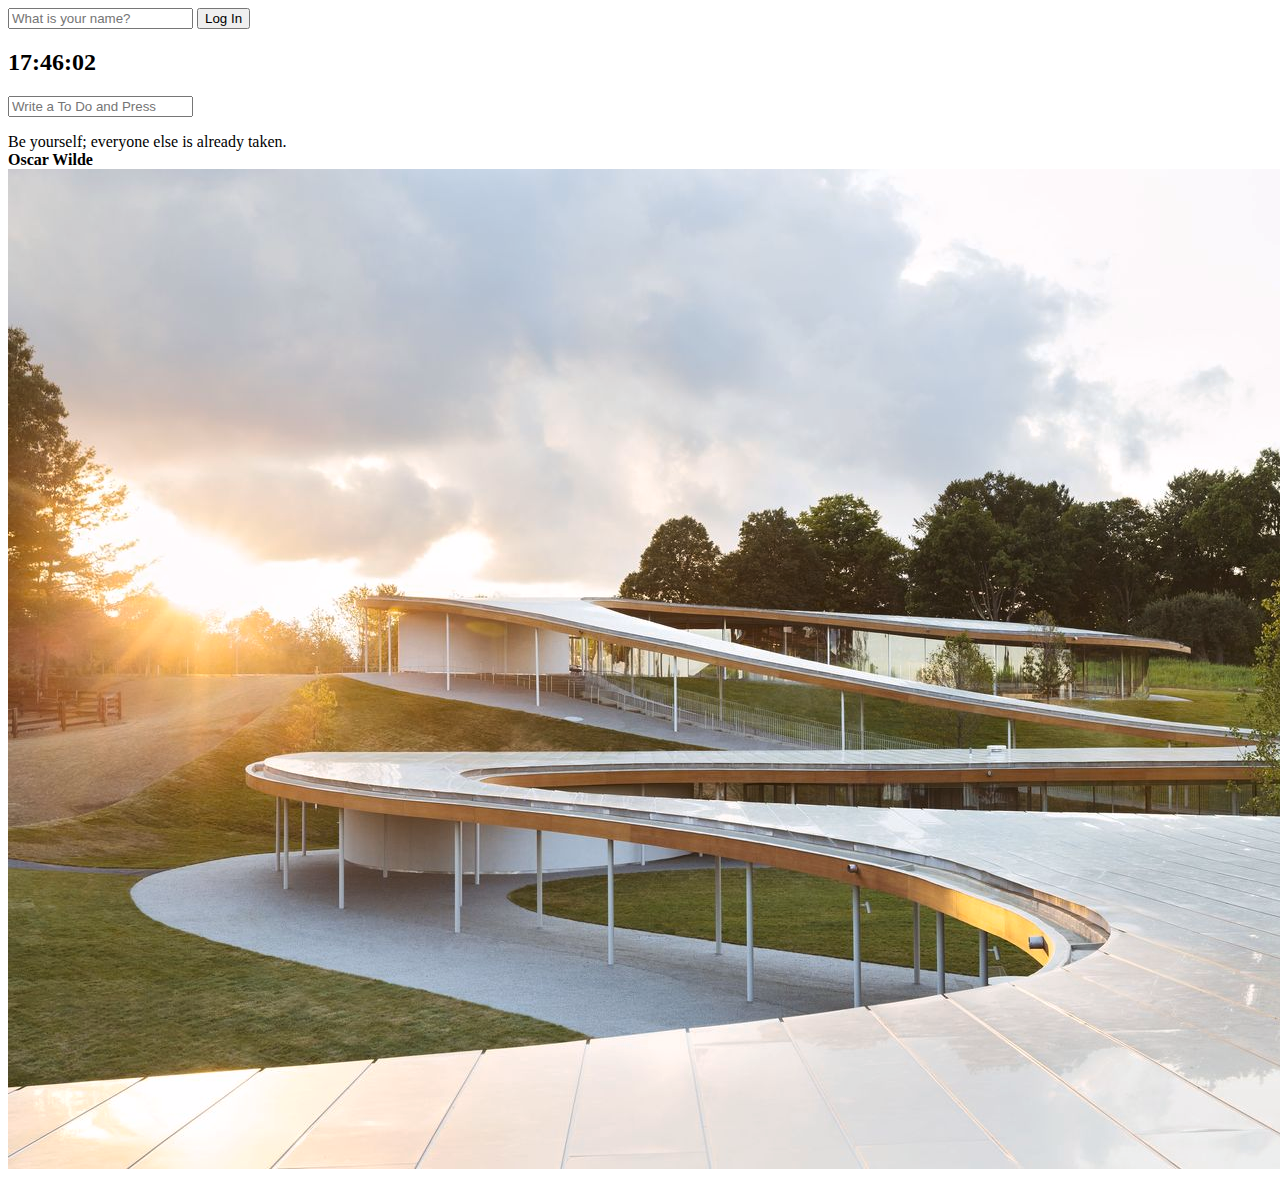
==== index.html @ 4a773b58 "Initial commit" ====
<!DOCTYPE html>
<html lang="en">
  <head>
    <meta charset="UTF-8" />
    <meta http-equiv="X-UA-Compatible" content="IE=edge" />
    <meta name="viewport" content="width=device-width, initial-scale=1.0" />
    <link rel="stylesheet" href="css/style.css" />
    <title>Momentum</title>
  </head>
  <body>
    <form class="hidden" id="login-form">
      <input
        required
        maxlength="15"
        type="text"
        placeholder="What is your name?"
      />
      <input type="submit" value="Log In" />
    </form>
    <h1 id="greeting" class="hidden"></h1>
    <h2 id="clock">00:00</h2>
    <form id="todo-form">
      <input type="text" placeholder="Write a To Do and Press" required />
    </form>
    <ul id="todo-list"></ul>
    <div id="qoute">
      <span></span>
      <span></span>
    </div>
    <div id="weather">
      <span></span>
      <span></span>
    </div>
    <script src="js/greetings.js"></script>
    <script src="js/clock.js"></script>
    <script src="js/qoutes.js"></script>
    <script src="js/background.js"></script>
    <script src="js/todo.js"></script>
    <script src="js/weather.js"></script>
  </body>
</html>
---- css/style.css ----
.hidden {
  display: none;
}
#qoute span:last-child {
  font-weight: 700;
  display: block;
}
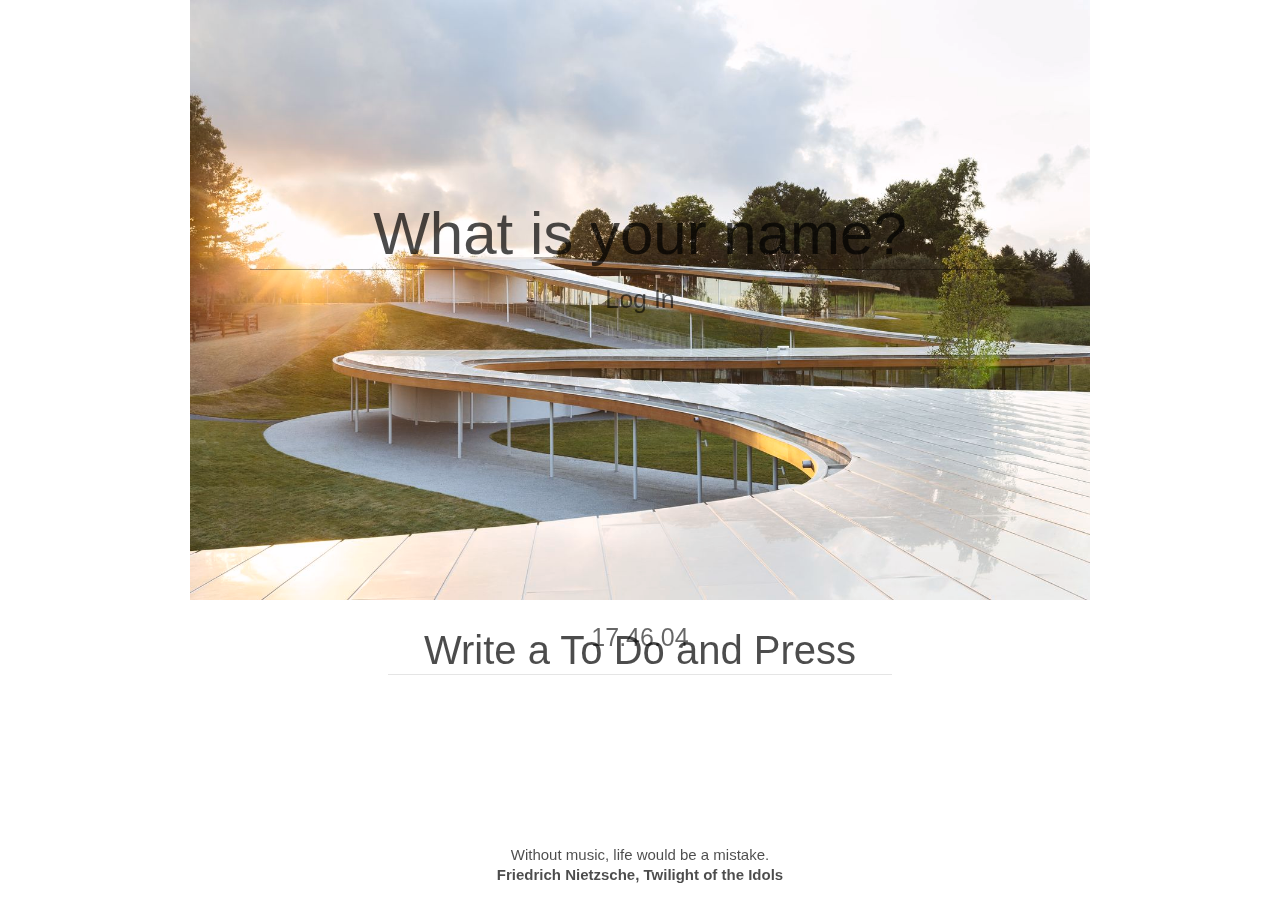
==== commit 3b3f0cae: "test-3" ====
--- a/index.html
+++ b/index.html
@@ -10,12 +10,13 @@
   <body>
     <form class="hidden" id="login-form">
       <input
+        id="nameholder"
         required
         maxlength="15"
         type="text"
         placeholder="What is your name?"
       />
-      <input type="submit" value="Log In" />
+      <input id="submit-button" type="submit" value="Log In" />
     </form>
     <h1 id="greeting" class="hidden"></h1>
     <h2 id="clock">00:00</h2>
@@ -31,6 +32,7 @@
       <span></span>
       <span></span>
     </div>
+
     <script src="js/greetings.js"></script>
     <script src="js/clock.js"></script>
     <script src="js/qoutes.js"></script>
--- a/css/style.css
+++ b/css/style.css
@@ -1,7 +1,169 @@
+@import "reset.css";
+
+body {
+  display: flex;
+  justify-content: center;
+}
+
+#qoute span:last-child {
+  font-weight: 700;
+}
+
+#todo-form {
+  display: flex;
+  width: 100vw;
+  justify-content: center;
+  z-index: 6;
+  position: fixed;
+  bottom: 25%;
+}
+
+#todo-form input {
+  width: 500px;
+  background: none;
+  border: none;
+  border-bottom: 1px solid rgba(0, 0, 0, 0.1);
+  text-align: center;
+  font-family: Arial, Helvetica, sans-serif;
+  font-size: 40px;
+}
+
+#todo-form input::placeholder {
+  color: rgba(0, 0, 0, 0.7);
+}
+
+#todo-list {
+  display: flex;
+  width: 100vw;
+  top: 78%;
+  flex-direction: column;
+  align-items: center;
+  position: absolute;
+  z-index: 5;
+  font-size: 20px;
+  font-family: Arial, Helvetica, sans-serif;
+  font-weight: 500;
+  opacity: 0.7;
+}
+
+button {
+  background: none;
+  border: none;
+  margin-left: 5px;
+  opacity: 0.5;
+}
+
+#login-form {
+  position: fixed;
+  z-index: 7;
+  bottom: 65%;
+  font-family: Arial, Helvetica, sans-serif;
+}
+
+#nameholder {
+  width: auto;
+  background: none;
+  border: none;
+  border-bottom: 1px solid rgba(0, 0, 0, 0.3);
+  font-size: 60px;
+  text-align: center;
+}
+
+#nameholder::placeholder {
+  color: rgba(0, 0, 0, 0.7);
+}
+
+#submit-button {
+  display: block;
+  background: none;
+  border: none;
+  margin-top: 10px;
+  font-family: Arial, Helvetica, sans-serif;
+  font-size: 25px;
+  color: rgba(0, 0, 0, 0.6);
+  margin: auto;
+  padding-top: 15px;
+}
+
+@keyframes fadeOut {
+  from {
+    opacity: 0.6;
+  }
+  to {
+    opacity: 0;
+  }
+}
+
+#greeting {
+  display: flex;
+  width: 100vw;
+  bottom: 65%;
+  position: fixed;
+  justify-content: center;
+  z-index: 3;
+  font-family: Arial, Helvetica, sans-serif;
+  font-size: 100px;
+  font-weight: 700;
+  opacity: 0.6;
+  will-change: auto;
+  animation: fadeOut 2s ease-in-out;
+  animation-fill-mode: forwards;
+}
+
+#qoute {
+  display: flex;
+  width: 100vw;
+  position: fixed;
+  flex-direction: column;
+  align-items: center;
+  justify-content: space-between;
+  z-index: 1;
+  bottom: 2vh;
+  font-family: Arial, Helvetica, sans-serif;
+  font-size: 15px;
+  opacity: 0.7;
+  height: 35px;
+}
+
+#weather {
+  display: flex;
+  position: fixed;
+  flex-direction: column;
+  align-items: right;
+  font-size: 15px;
+  right: 2vw;
+  top: 2vh;
+  z-index: 2;
+  font-family: Arial, Helvetica, sans-serif;
+  opacity: 0.5;
+  font-weight: 500;
+  height: 35px;
+  justify-content: space-between;
+}
+
+#clock {
+  display: flex;
+  top: 625px;
+  position: fixed;
+  width: 250px;
+  z-index: 4;
+  justify-content: center;
+  font-family: Arial, Helvetica, sans-serif;
+  font-size: 25px;
+  font-weight: 500;
+  margin-bottom: 25px;
+  color: rgba(0, 0, 0, 0.6);
+}
+
+img {
+  display: flex;
+  justify-content: center;
+  height: 600px;
+  width: auto;
+  position: relative;
+  bottom: 50%;
+}
+
 .hidden {
   display: none;
 }
-#qoute span:last-child {
-  font-weight: 700;
-  display: block;
-}
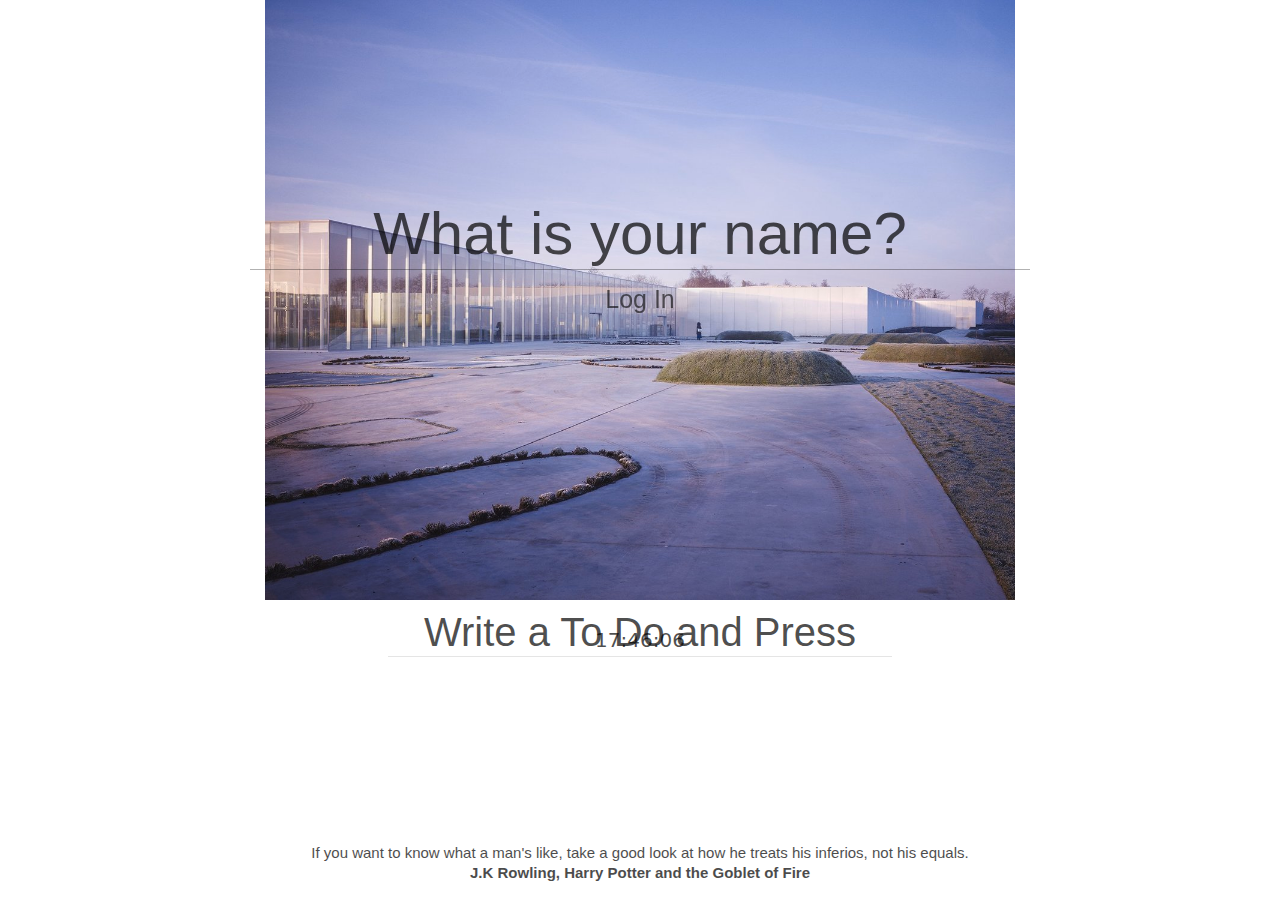
==== commit 658b4929: "1st-fin" ====
--- a/index.html
+++ b/index.html
@@ -18,7 +18,7 @@
       />
       <input id="submit-button" type="submit" value="Log In" />
     </form>
-    <h1 id="greeting" class="hidden"></h1>
+    <h1 id="greeting" class="hidden, fadeOut"></h1>
     <h2 id="clock">00:00</h2>
     <form id="todo-form">
       <input type="text" placeholder="Write a To Do and Press" required />
--- a/css/style.css
+++ b/css/style.css
@@ -10,12 +10,11 @@
 }
 
 #todo-form {
-  display: flex;
   width: 100vw;
-  justify-content: center;
+  text-align: center;
   z-index: 6;
-  position: fixed;
-  bottom: 25%;
+  position: absolute;
+  bottom: 27%;
 }
 
 #todo-form input {
@@ -35,7 +34,7 @@
 #todo-list {
   display: flex;
   width: 100vw;
-  top: 78%;
+  top: 735px;
   flex-direction: column;
   align-items: center;
   position: absolute;
@@ -44,6 +43,11 @@
   font-family: Arial, Helvetica, sans-serif;
   font-weight: 500;
   opacity: 0.7;
+  padding-top: 5px;
+}
+
+li {
+  margin: 5px 0px;
 }
 
 button {
@@ -86,10 +90,25 @@
 }
 
 @keyframes fadeOut {
-  from {
+  0% {
+    opacity: 0;
+  }
+  50% {
     opacity: 0.6;
   }
-  to {
+  100% {
+    opacity: 0;
+  }
+}
+
+@keyframes fadeIn {
+  0% {
+    opacity: 0;
+  }
+  50% {
+    opacity: 0.6;
+  }
+  100% {
     opacity: 0;
   }
 }
@@ -106,19 +125,27 @@
   font-weight: 700;
   opacity: 0.6;
   will-change: auto;
-  animation: fadeOut 2s ease-in-out;
+}
+
+.fadeOut {
+  animation: fadeOut 4s ease-in-out;
+  animation-fill-mode: forwards;
+}
+
+.fadeIn {
+  animation: fadeIn 4s ease-in-out;
   animation-fill-mode: forwards;
 }
 
 #qoute {
   display: flex;
   width: 100vw;
-  position: fixed;
+  position: absolute;
   flex-direction: column;
   align-items: center;
   justify-content: space-between;
   z-index: 1;
-  bottom: 2vh;
+  bottom: 20px;
   font-family: Arial, Helvetica, sans-serif;
   font-size: 15px;
   opacity: 0.7;
@@ -143,16 +170,17 @@
 
 #clock {
   display: flex;
-  top: 625px;
-  position: fixed;
+  top: 630px;
+  position: absolute;
   width: 250px;
   z-index: 4;
   justify-content: center;
-  font-family: Arial, Helvetica, sans-serif;
-  font-size: 25px;
+  font-family: system-ui, -apple-system, BlinkMacSystemFont, "Segoe UI", Roboto,
+    Oxygen, Ubuntu, Cantarell, "Open Sans", "Helvetica Neue", sans-serif;
+  font-size: 20px;
   font-weight: 500;
-  margin-bottom: 25px;
-  color: rgba(0, 0, 0, 0.6);
+  margin-bottom: 10px;
+  color: rgba(0, 0, 0, 0.7);
 }
 
 img {
@@ -161,7 +189,6 @@
   height: 600px;
   width: auto;
   position: relative;
-  bottom: 50%;
 }
 
 .hidden {
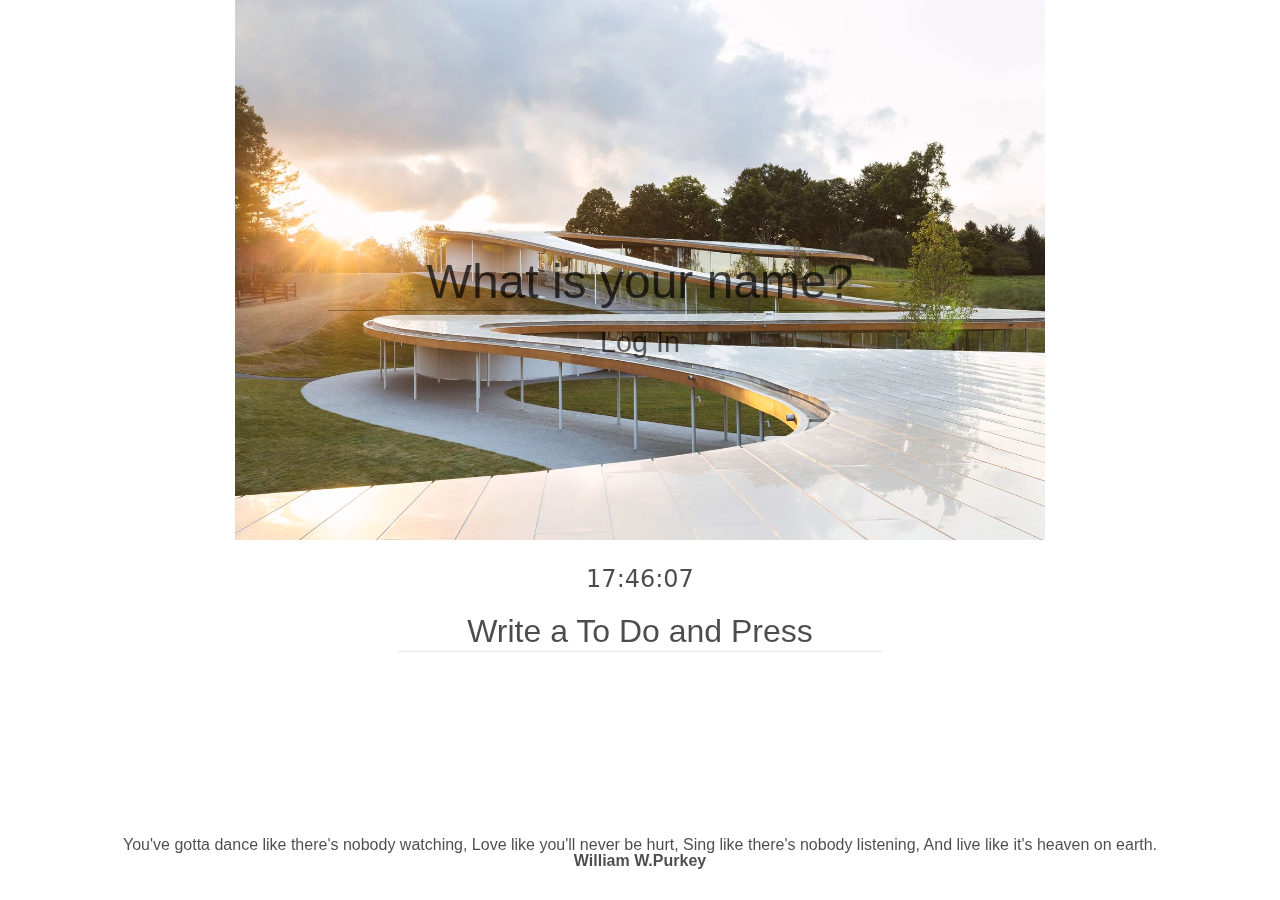
==== commit 88a6d154: "static-3" ====
--- a/index.html
+++ b/index.html
@@ -18,7 +18,7 @@
       />
       <input id="submit-button" type="submit" value="Log In" />
     </form>
-    <h1 id="greeting" class="hidden, fadeOut"></h1>
+    <h1 id="greeting" class="hidden"></h1>
     <h2 id="clock">00:00</h2>
     <form id="todo-form">
       <input type="text" placeholder="Write a To Do and Press" required />
--- a/css/style.css
+++ b/css/style.css
@@ -10,21 +10,23 @@
 }
 
 #todo-form {
+  display: flex;
+  justify-content: center;
   width: 100vw;
   text-align: center;
   z-index: 6;
-  position: absolute;
-  bottom: 27%;
+  position: fixed;
+  top: 68vh;
 }
 
 #todo-form input {
-  width: 500px;
+  width: 15em;
   background: none;
   border: none;
   border-bottom: 1px solid rgba(0, 0, 0, 0.1);
   text-align: center;
   font-family: Arial, Helvetica, sans-serif;
-  font-size: 40px;
+  font-size: 2em;
 }
 
 #todo-form input::placeholder {
@@ -34,12 +36,12 @@
 #todo-list {
   display: flex;
   width: 100vw;
-  top: 735px;
+  top: 75vh;
   flex-direction: column;
   align-items: center;
   position: absolute;
   z-index: 5;
-  font-size: 20px;
+  font-size: 1.3em;
   font-family: Arial, Helvetica, sans-serif;
   font-weight: 500;
   opacity: 0.7;
@@ -60,7 +62,7 @@
 #login-form {
   position: fixed;
   z-index: 7;
-  bottom: 65%;
+  bottom: 60%;
   font-family: Arial, Helvetica, sans-serif;
 }
 
@@ -69,7 +71,7 @@
   background: none;
   border: none;
   border-bottom: 1px solid rgba(0, 0, 0, 0.3);
-  font-size: 60px;
+  font-size: 3em;
   text-align: center;
 }
 
@@ -83,7 +85,7 @@
   border: none;
   margin-top: 10px;
   font-family: Arial, Helvetica, sans-serif;
-  font-size: 25px;
+  font-size: 1.8em;
   color: rgba(0, 0, 0, 0.6);
   margin: auto;
   padding-top: 15px;
@@ -119,9 +121,10 @@
   bottom: 65%;
   position: fixed;
   justify-content: center;
+  text-align: center;
   z-index: 3;
   font-family: Arial, Helvetica, sans-serif;
-  font-size: 100px;
+  font-size: 7em;
   font-weight: 700;
   opacity: 0.6;
   will-change: auto;
@@ -140,16 +143,17 @@
 #qoute {
   display: flex;
   width: 100vw;
-  position: absolute;
+  position: fixed;
   flex-direction: column;
   align-items: center;
   justify-content: space-between;
   z-index: 1;
-  bottom: 20px;
-  font-family: Arial, Helvetica, sans-serif;
-  font-size: 15px;
+  top: 93vh;
+  font-family: Arial, Helvetica, sans-serif;
+  font-size: 1em;
   opacity: 0.7;
-  height: 35px;
+  height: 3.5vh;
+  text-align: center;
 }
 
 #weather {
@@ -157,38 +161,38 @@
   position: fixed;
   flex-direction: column;
   align-items: right;
-  font-size: 15px;
-  right: 2vw;
+  font-size: 1em;
+  left: 2vw;
   top: 2vh;
   z-index: 2;
   font-family: Arial, Helvetica, sans-serif;
   opacity: 0.5;
   font-weight: 500;
-  height: 35px;
+  height: 3.5vh;
   justify-content: space-between;
 }
 
 #clock {
   display: flex;
-  top: 630px;
-  position: absolute;
-  width: 250px;
+  top: 63vh;
+  position: fixed;
+  width: 100vh;
   z-index: 4;
   justify-content: center;
   font-family: system-ui, -apple-system, BlinkMacSystemFont, "Segoe UI", Roboto,
     Oxygen, Ubuntu, Cantarell, "Open Sans", "Helvetica Neue", sans-serif;
-  font-size: 20px;
+  font-size: 1.5em;
   font-weight: 500;
-  margin-bottom: 10px;
+  margin-bottom: 1.5em;
   color: rgba(0, 0, 0, 0.7);
 }
 
 img {
   display: flex;
   justify-content: center;
-  height: 600px;
-  width: auto;
+  height: 60vh;
   position: relative;
+  margin: auto;
 }
 
 .hidden {
